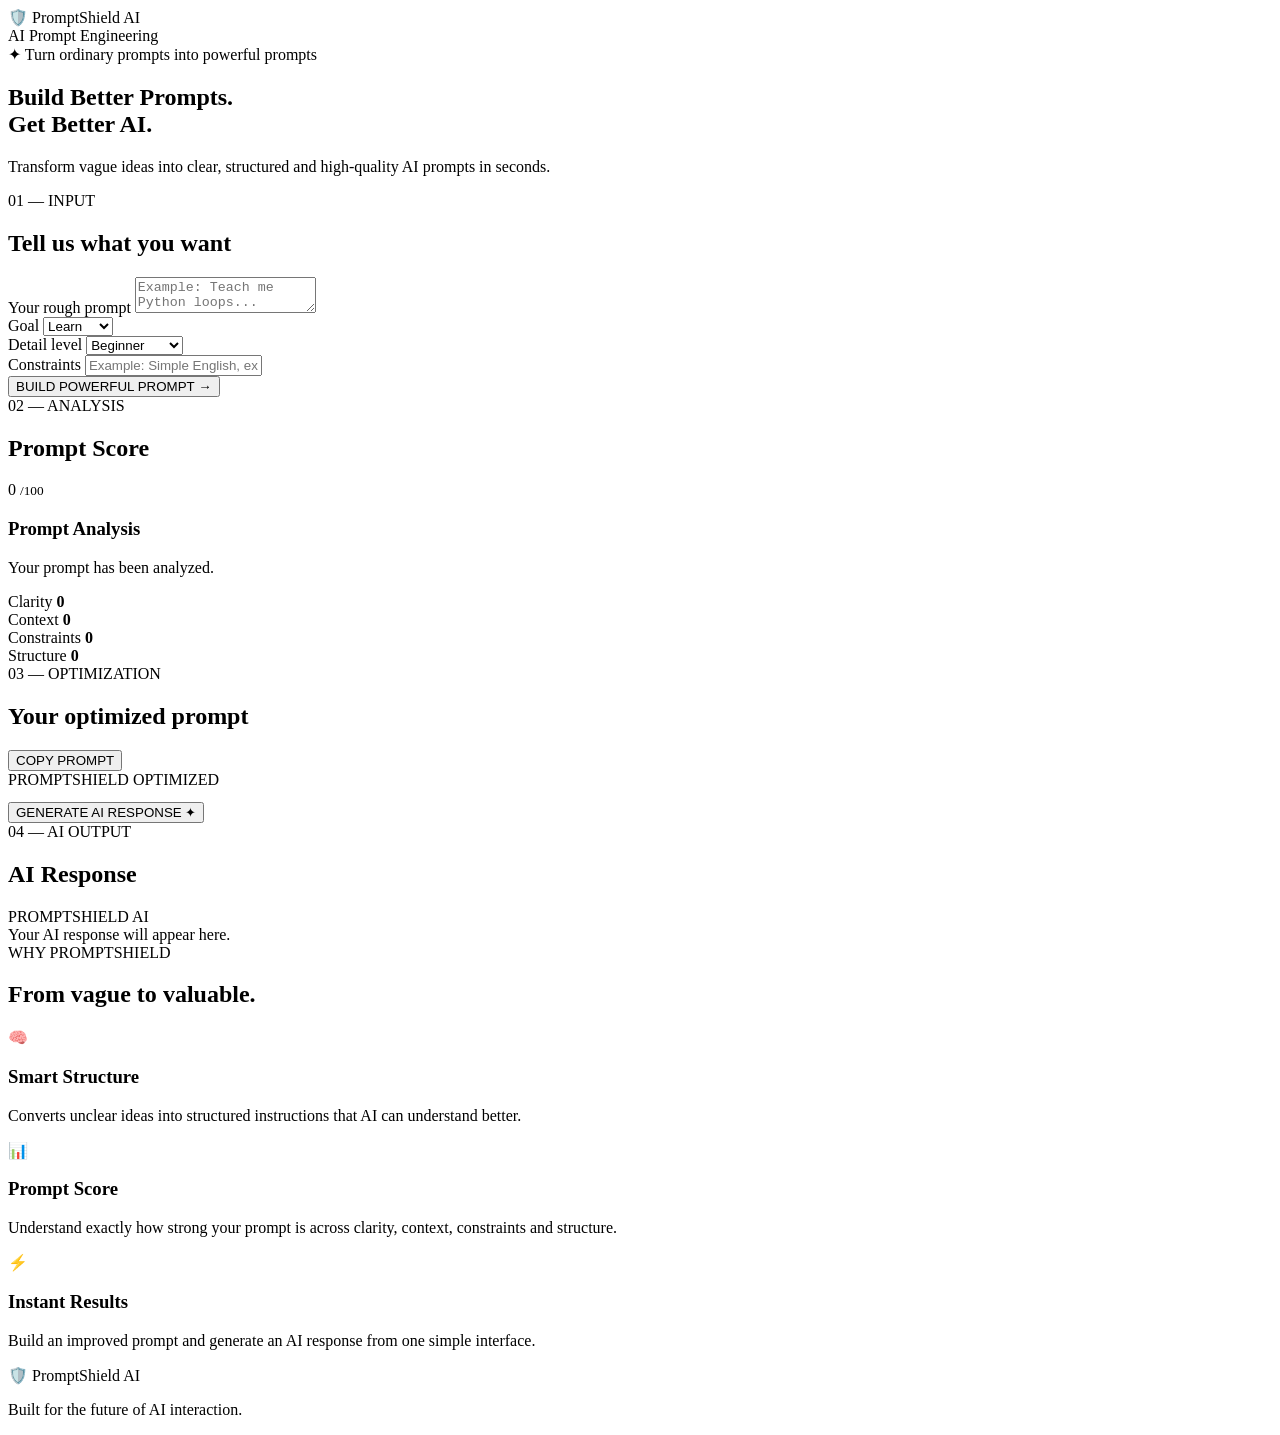
==== public/index.html @ a92c9f4c "Rename index.html to public/index.html" ====
<!DOCTYPE html>
<html lang="en">
<head>
  <meta charset="UTF-8">
  <meta name="viewport" content="width=device-width, initial-scale=1.0">

  <title>PromptShield AI</title>

  <link rel="stylesheet" href="style.css">
</head>

<body>

  <header class="navbar">
    <div class="logo">
      <span class="logo-icon">🛡️</span>
      PromptShield <span>AI</span>
    </div>

    <div class="nav-badge">
      AI Prompt Engineering
    </div>
  </header>


  <main>

    <!-- HERO SECTION -->
    <section class="hero">

      <div class="hero-badge">
        ✦ Turn ordinary prompts into powerful prompts
      </div>

      <h1>
        Build Better Prompts.<br>
        <span>Get Better AI.</span>
      </h1>

      <p>
        Transform vague ideas into clear, structured and
        high-quality AI prompts in seconds.
      </p>

    </section>


    <!-- PROMPT BUILDER -->
    <section class="builder-section">

      <div class="section-heading">
        <div>
          <span class="small-label">01 — INPUT</span>
          <h2>Tell us what you want</h2>
        </div>
      </div>


      <div class="builder-card">

        <label for="userPrompt">
          Your rough prompt
        </label>

        <textarea
          id="userPrompt"
          placeholder="Example: Teach me Python loops..."
        ></textarea>


        <div class="options-grid">

          <div class="input-group">
            <label for="goal">
              Goal
            </label>

            <select id="goal">
              <option value="Learn">Learn</option>
              <option value="Create">Create</option>
              <option value="Solve">Solve</option>
              <option value="Analyze">Analyze</option>
              <option value="Explain">Explain</option>
              <option value="Plan">Plan</option>
            </select>
          </div>


          <div class="input-group">
            <label for="detail">
              Detail level
            </label>

            <select id="detail">
              <option value="Beginner">Beginner</option>
              <option value="Intermediate">Intermediate</option>
              <option value="Advanced">Advanced</option>
              <option value="Expert">Expert</option>
            </select>
          </div>

        </div>


        <div class="input-group">

          <label for="constraints">
            Constraints
          </label>

          <input
            type="text"
            id="constraints"
            placeholder="Example: Simple English, examples, step-by-step"
          >

        </div>


        <button id="buildPromptBtn" class="primary-btn">
          <span>BUILD POWERFUL PROMPT</span>
          <span>→</span>
        </button>

      </div>

    </section>


    <!-- SCORE SECTION -->
    <section id="scoreSection" class="result-section hidden">

      <div class="section-heading">

        <div>
          <span class="small-label">02 — ANALYSIS</span>
          <h2>Prompt Score</h2>
        </div>

      </div>


      <div class="score-card">

        <div class="score-main">

          <div class="score-circle">
            <span id="scoreValue">0</span>
            <small>/100</small>
          </div>

          <div>
            <h3 id="scoreTitle">
              Prompt Analysis
            </h3>

            <p id="scoreMessage">
              Your prompt has been analyzed.
            </p>
          </div>

        </div>


        <div class="score-bars">

          <div class="score-item">
            <div>
              <span>Clarity</span>
              <strong id="clarityScore">0</strong>
            </div>

            <div class="progress">
              <div id="clarityBar"></div>
            </div>
          </div>


          <div class="score-item">
            <div>
              <span>Context</span>
              <strong id="contextScore">0</strong>
            </div>

            <div class="progress">
              <div id="contextBar"></div>
            </div>
          </div>


          <div class="score-item">
            <div>
              <span>Constraints</span>
              <strong id="constraintScore">0</strong>
            </div>

            <div class="progress">
              <div id="constraintBar"></div>
            </div>
          </div>


          <div class="score-item">
            <div>
              <span>Structure</span>
              <strong id="structureScore">0</strong>
            </div>

            <div class="progress">
              <div id="structureBar"></div>
            </div>
          </div>

        </div>

      </div>

    </section>


    <!-- OPTIMIZED PROMPT -->
    <section id="optimizedSection" class="result-section hidden">

      <div class="section-heading">

        <div>
          <span class="small-label">03 — OPTIMIZATION</span>
          <h2>Your optimized prompt</h2>
        </div>

        <button id="copyBtn" class="secondary-btn">
          COPY PROMPT
        </button>

      </div>


      <div class="prompt-output">

        <div class="output-header">
          <span class="status-dot"></span>
          PROMPTSHIELD OPTIMIZED
        </div>

        <pre id="optimizedPrompt"></pre>

      </div>


      <button id="generateBtn" class="primary-btn generate-btn">
        <span>GENERATE AI RESPONSE</span>
        <span>✦</span>
      </button>

    </section>


    <!-- AI RESPONSE -->
    <section id="responseSection" class="result-section hidden">

      <div class="section-heading">

        <div>
          <span class="small-label">04 — AI OUTPUT</span>
          <h2>AI Response</h2>
        </div>

      </div>


      <div class="response-card">

        <div class="response-header">
          <span class="status-dot"></span>
          PROMPTSHIELD AI
        </div>

        <div id="aiResponse">
          Your AI response will appear here.
        </div>

      </div>

    </section>


    <!-- FEATURES -->
    <section class="features-section">

      <div class="section-heading centered">

        <span class="small-label">
          WHY PROMPTSHIELD
        </span>

        <h2>
          From vague to <span>valuable.</span>
        </h2>

      </div>


      <div class="features-grid">

        <div class="feature-card">

          <div class="feature-icon">🧠</div>

          <h3>Smart Structure</h3>

          <p>
            Converts unclear ideas into structured
            instructions that AI can understand better.
          </p>

        </div>


        <div class="feature-card">

          <div class="feature-icon">📊</div>

          <h3>Prompt Score</h3>

          <p>
            Understand exactly how strong your prompt is
            across clarity, context, constraints and structure.
          </p>

        </div>


        <div class="feature-card">

          <div class="feature-icon">⚡</div>

          <h3>Instant Results</h3>

          <p>
            Build an improved prompt and generate an AI
            response from one simple interface.
          </p>

        </div>

      </div>

    </section>

  </main>


  <footer>

    <div>
      🛡️ PromptShield AI
    </div>

    <p>
      Built for the future of AI interaction.
    </p>

  </footer>


  <script src="script.js"></script>

</body>
</html>
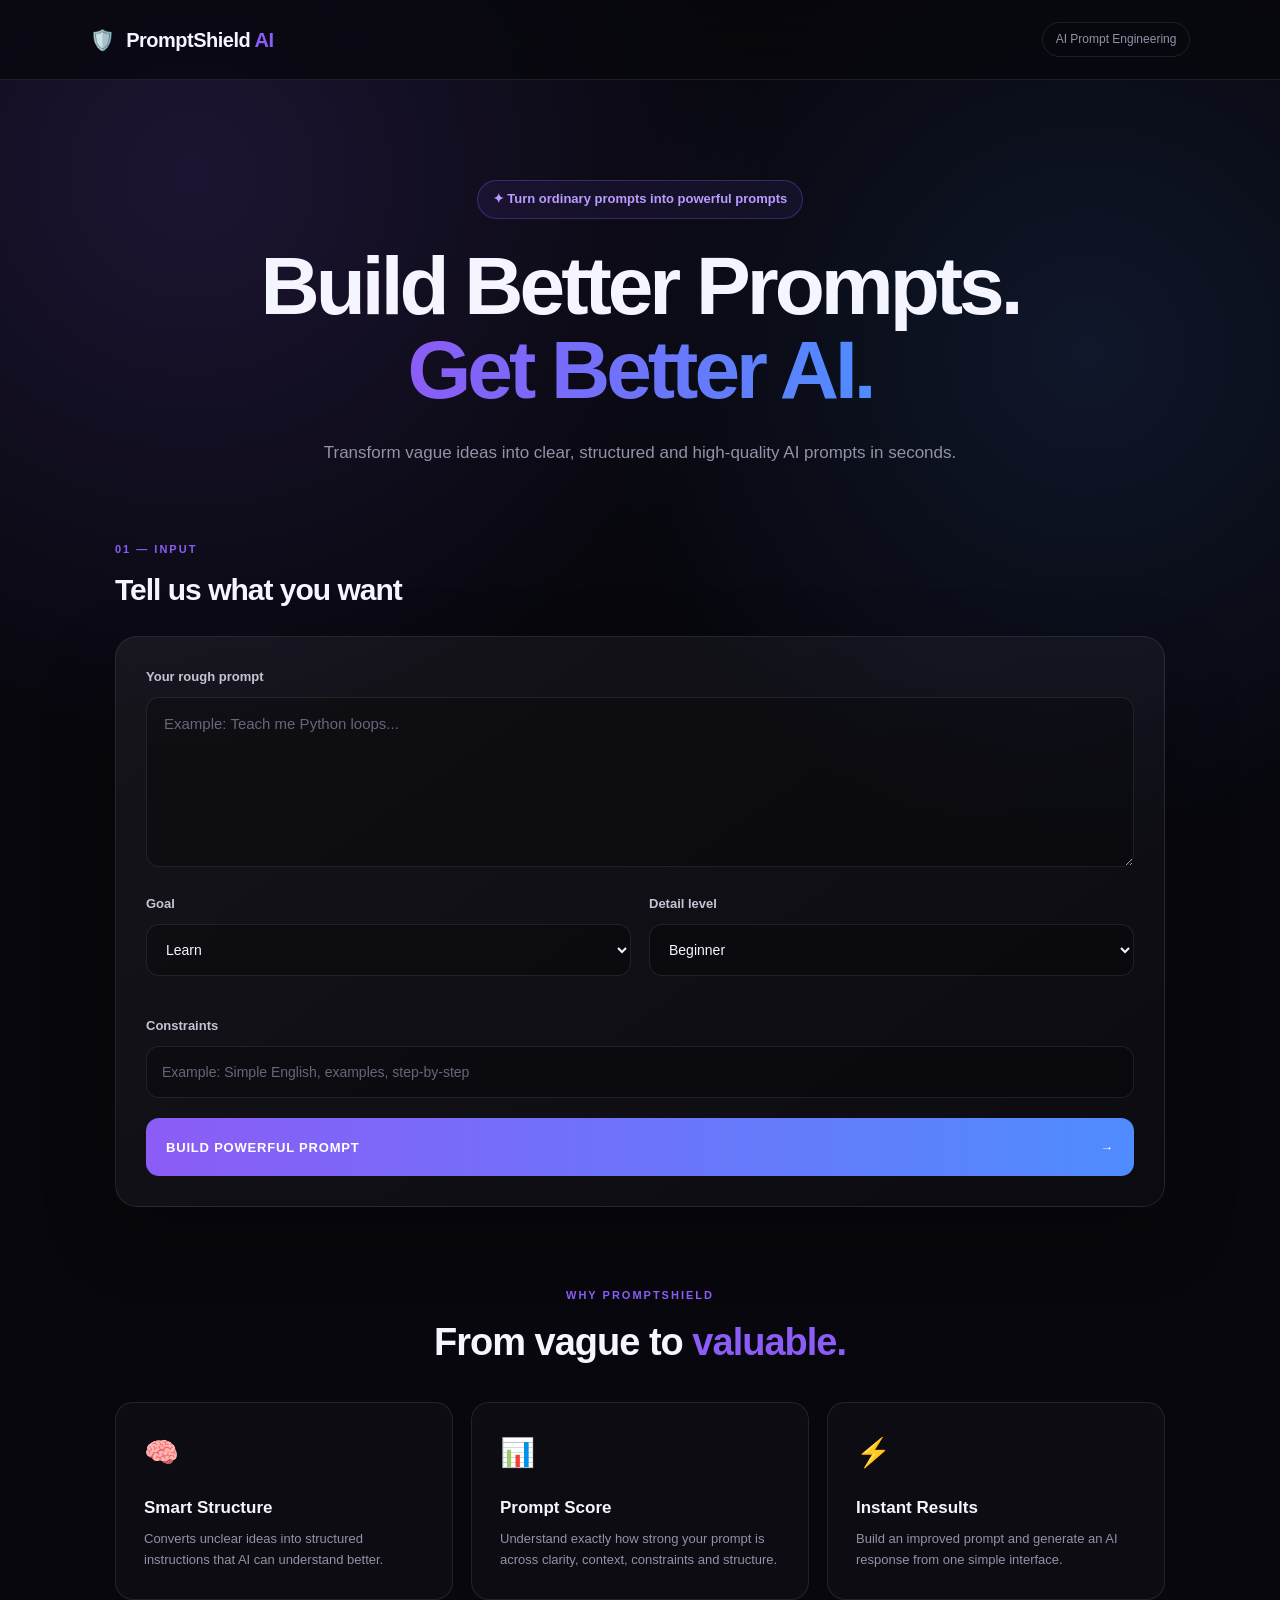
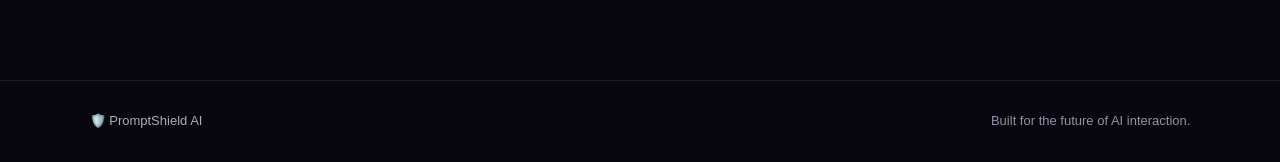
==== commit b1139f7e: "Update index.html" ====
--- a/public/index.html
+++ b/public/index.html
@@ -4,7 +4,7 @@
   <meta charset="UTF-8">
   <meta name="viewport" content="width=device-width, initial-scale=1.0">
 
-  <title>PromptShield AI</title>
+  <title>LifeBridge AI</title>
 
   <link rel="stylesheet" href="style.css">
 </head>
--- a/public/style.css
+++ b/public/style.css
@@ -0,0 +1,527 @@
+@import url('https://fonts.googleapis.com/css2?family=Inter:wght@400;500;600;700;800&display=swap');
+
+* {
+  margin: 0;
+  padding: 0;
+  box-sizing: border-box;
+}
+
+:root {
+  --bg: #07070d;
+  --card: #10101a;
+  --card-light: #151522;
+  --border: rgba(255, 255, 255, 0.09);
+  --text: #f5f5ff;
+  --muted: #9292a8;
+  --purple: #8b5cf6;
+  --blue: #4f8cff;
+  --green: #43e6a1;
+}
+
+html {
+  scroll-behavior: smooth;
+}
+
+body {
+  font-family: 'Inter', sans-serif;
+  background:
+    radial-gradient(circle at 15% 10%, rgba(139, 92, 246, 0.16), transparent 30%),
+    radial-gradient(circle at 85% 20%, rgba(79, 140, 255, 0.12), transparent 28%),
+    var(--bg);
+  color: var(--text);
+  min-height: 100vh;
+  line-height: 1.6;
+}
+
+button,
+input,
+textarea,
+select {
+  font-family: inherit;
+}
+
+button {
+  cursor: pointer;
+}
+
+/* NAVBAR */
+
+.navbar {
+  width: 100%;
+  padding: 22px 7%;
+  display: flex;
+  align-items: center;
+  justify-content: space-between;
+  border-bottom: 1px solid var(--border);
+  background: rgba(7, 7, 13, 0.75);
+  backdrop-filter: blur(20px);
+  position: sticky;
+  top: 0;
+  z-index: 100;
+}
+
+.logo {
+  font-size: 20px;
+  font-weight: 800;
+  letter-spacing: -0.5px;
+}
+
+.logo span:last-child {
+  color: var(--purple);
+}
+
+.logo-icon {
+  margin-right: 7px;
+}
+
+.nav-badge {
+  font-size: 12px;
+  color: var(--muted);
+  border: 1px solid var(--border);
+  padding: 7px 13px;
+  border-radius: 30px;
+}
+
+/* HERO */
+
+.hero {
+  max-width: 950px;
+  margin: 0 auto;
+  padding: 100px 25px 75px;
+  text-align: center;
+}
+
+.hero-badge {
+  display: inline-block;
+  padding: 8px 15px;
+  border: 1px solid rgba(139, 92, 246, 0.3);
+  background: rgba(139, 92, 246, 0.08);
+  color: #b99cff;
+  border-radius: 30px;
+  font-size: 13px;
+  font-weight: 600;
+  margin-bottom: 25px;
+}
+
+.hero h1 {
+  font-size: clamp(46px, 7vw, 82px);
+  line-height: 1.02;
+  letter-spacing: -4px;
+  font-weight: 800;
+}
+
+.hero h1 span {
+  background: linear-gradient(90deg, var(--purple), var(--blue));
+  -webkit-background-clip: text;
+  background-clip: text;
+  color: transparent;
+}
+
+.hero p {
+  max-width: 650px;
+  margin: 28px auto 0;
+  color: var(--muted);
+  font-size: 17px;
+}
+
+/* COMMON SECTIONS */
+
+.builder-section,
+.result-section,
+.features-section {
+  width: min(1050px, 90%);
+  margin: 0 auto 80px;
+}
+
+.section-heading {
+  display: flex;
+  align-items: end;
+  justify-content: space-between;
+  gap: 20px;
+  margin-bottom: 22px;
+}
+
+.section-heading h2 {
+  font-size: 30px;
+  letter-spacing: -1px;
+}
+
+.small-label {
+  display: block;
+  color: var(--purple);
+  font-size: 11px;
+  font-weight: 800;
+  letter-spacing: 2px;
+  margin-bottom: 7px;
+}
+
+/* BUILDER */
+
+.builder-card,
+.score-card,
+.prompt-output,
+.response-card {
+  background: linear-gradient(
+    145deg,
+    rgba(255, 255, 255, 0.055),
+    rgba(255, 255, 255, 0.018)
+  );
+  border: 1px solid var(--border);
+  border-radius: 22px;
+  padding: 30px;
+  box-shadow: 0 25px 70px rgba(0, 0, 0, 0.25);
+}
+
+label {
+  display: block;
+  font-size: 13px;
+  color: #c4c4d5;
+  font-weight: 600;
+  margin-bottom: 9px;
+}
+
+textarea,
+input,
+select {
+  width: 100%;
+  color: var(--text);
+  background: rgba(0, 0, 0, 0.25);
+  border: 1px solid var(--border);
+  border-radius: 13px;
+  outline: none;
+  transition: 0.25s ease;
+}
+
+textarea {
+  min-height: 170px;
+  resize: vertical;
+  padding: 17px;
+  font-size: 15px;
+}
+
+input,
+select {
+  height: 52px;
+  padding: 0 15px;
+  font-size: 14px;
+}
+
+select {
+  appearance: auto;
+}
+
+textarea::placeholder,
+input::placeholder {
+  color: #666679;
+}
+
+textarea:focus,
+input:focus,
+select:focus {
+  border-color: rgba(139, 92, 246, 0.65);
+  box-shadow: 0 0 0 4px rgba(139, 92, 246, 0.08);
+}
+
+.options-grid {
+  display: grid;
+  grid-template-columns: 1fr 1fr;
+  gap: 18px;
+  margin: 20px 0;
+}
+
+.input-group {
+  margin-bottom: 20px;
+}
+
+/* BUTTONS */
+
+.primary-btn {
+  width: 100%;
+  height: 58px;
+  border: none;
+  border-radius: 13px;
+  color: white;
+  font-size: 13px;
+  font-weight: 800;
+  letter-spacing: 0.8px;
+  background: linear-gradient(90deg, var(--purple), var(--blue));
+  display: flex;
+  align-items: center;
+  justify-content: space-between;
+  padding: 0 20px;
+  transition: 0.25s ease;
+}
+
+.primary-btn:hover {
+  transform: translateY(-2px);
+  box-shadow: 0 15px 35px rgba(79, 140, 255, 0.2);
+}
+
+.secondary-btn {
+  border: 1px solid var(--border);
+  background: rgba(255, 255, 255, 0.04);
+  color: #ddddec;
+  padding: 11px 15px;
+  border-radius: 10px;
+  font-size: 11px;
+  font-weight: 800;
+}
+
+.secondary-btn:hover {
+  background: rgba(255, 255, 255, 0.08);
+}
+
+/* SCORE */
+
+.score-main {
+  display: flex;
+  align-items: center;
+  gap: 25px;
+  margin-bottom: 35px;
+}
+
+.score-circle {
+  min-width: 125px;
+  height: 125px;
+  border-radius: 50%;
+  border: 8px solid rgba(139, 92, 246, 0.2);
+  display: flex;
+  align-items: center;
+  justify-content: center;
+  flex-direction: column;
+  background: rgba(139, 92, 246, 0.06);
+}
+
+.score-circle span {
+  font-size: 37px;
+  font-weight: 800;
+}
+
+.score-circle small {
+  color: var(--muted);
+  font-size: 12px;
+}
+
+.score-main h3 {
+  font-size: 22px;
+  margin-bottom: 5px;
+}
+
+.score-main p {
+  color: var(--muted);
+  font-size: 14px;
+}
+
+.score-bars {
+  display: grid;
+  grid-template-columns: 1fr 1fr;
+  gap: 25px;
+}
+
+.score-item > div:first-child {
+  display: flex;
+  justify-content: space-between;
+  font-size: 13px;
+  margin-bottom: 8px;
+}
+
+.score-item strong {
+  color: var(--purple);
+}
+
+.progress {
+  height: 7px;
+  background: rgba(255, 255, 255, 0.07);
+  border-radius: 20px;
+  overflow: hidden;
+}
+
+.progress div {
+  height: 100%;
+  width: 0;
+  border-radius: inherit;
+  background: linear-gradient(90deg, var(--purple), var(--blue));
+  transition: width 1s ease;
+}
+
+/* PROMPT OUTPUT */
+
+.prompt-output {
+  padding: 0;
+  overflow: hidden;
+}
+
+.output-header,
+.response-header {
+  padding: 14px 20px;
+  border-bottom: 1px solid var(--border);
+  color: #aaaabd;
+  font-size: 11px;
+  font-weight: 800;
+  letter-spacing: 1px;
+}
+
+.status-dot {
+  width: 7px;
+  height: 7px;
+  background: var(--green);
+  display: inline-block;
+  border-radius: 50%;
+  margin-right: 7px;
+  box-shadow: 0 0 10px rgba(67, 230, 161, 0.7);
+}
+
+#optimizedPrompt {
+  padding: 25px;
+  white-space: pre-wrap;
+  word-wrap: break-word;
+  color: #d9d9e7;
+  font-family: 'Inter', sans-serif;
+  font-size: 14px;
+  line-height: 1.8;
+  min-height: 280px;
+}
+
+.generate-btn {
+  margin-top: 18px;
+}
+
+/* RESPONSE */
+
+.response-card {
+  padding: 0;
+  overflow: hidden;
+}
+
+#aiResponse {
+  padding: 28px;
+  min-height: 180px;
+  color: #d8d8e6;
+  white-space: pre-wrap;
+  font-size: 15px;
+  line-height: 1.8;
+}
+
+/* FEATURES */
+
+.centered {
+  display: block;
+  text-align: center;
+}
+
+.centered h2 {
+  font-size: 38px;
+}
+
+.centered h2 span {
+  color: var(--purple);
+}
+
+.features-grid {
+  display: grid;
+  grid-template-columns: repeat(3, 1fr);
+  gap: 18px;
+  margin-top: 30px;
+}
+
+.feature-card {
+  padding: 28px;
+  border: 1px solid var(--border);
+  background: rgba(255, 255, 255, 0.025);
+  border-radius: 18px;
+  transition: 0.25s ease;
+}
+
+.feature-card:hover {
+  transform: translateY(-4px);
+  border-color: rgba(139, 92, 246, 0.35);
+}
+
+.feature-icon {
+  font-size: 28px;
+  margin-bottom: 18px;
+}
+
+.feature-card h3 {
+  font-size: 17px;
+  margin-bottom: 8px;
+}
+
+.feature-card p {
+  color: var(--muted);
+  font-size: 13px;
+}
+
+/* FOOTER */
+
+footer {
+  border-top: 1px solid var(--border);
+  padding: 30px 7%;
+  display: flex;
+  align-items: center;
+  justify-content: space-between;
+  color: #aaaabd;
+  font-size: 13px;
+}
+
+footer p {
+  color: var(--muted);
+}
+
+/* HIDDEN */
+
+.hidden {
+  display: none;
+}
+
+/* RESPONSIVE */
+
+@media (max-width: 750px) {
+  .navbar {
+    padding: 18px 5%;
+  }
+
+  .nav-badge {
+    display: none;
+  }
+
+  .hero {
+    padding: 75px 20px 60px;
+  }
+
+  .hero h1 {
+    letter-spacing: -2px;
+  }
+
+  .builder-section,
+  .result-section,
+  .features-section {
+    width: 92%;
+  }
+
+  .builder-card,
+  .score-card {
+    padding: 20px;
+  }
+
+  .options-grid,
+  .score-bars,
+  .features-grid {
+    grid-template-columns: 1fr;
+  }
+
+  .section-heading {
+    align-items: flex-start;
+    flex-direction: column;
+  }
+
+  .score-main {
+    align-items: flex-start;
+    flex-direction: column;
+  }
+
+  footer {
+    flex-direction: column;
+    gap: 10px;
+  }
+}
